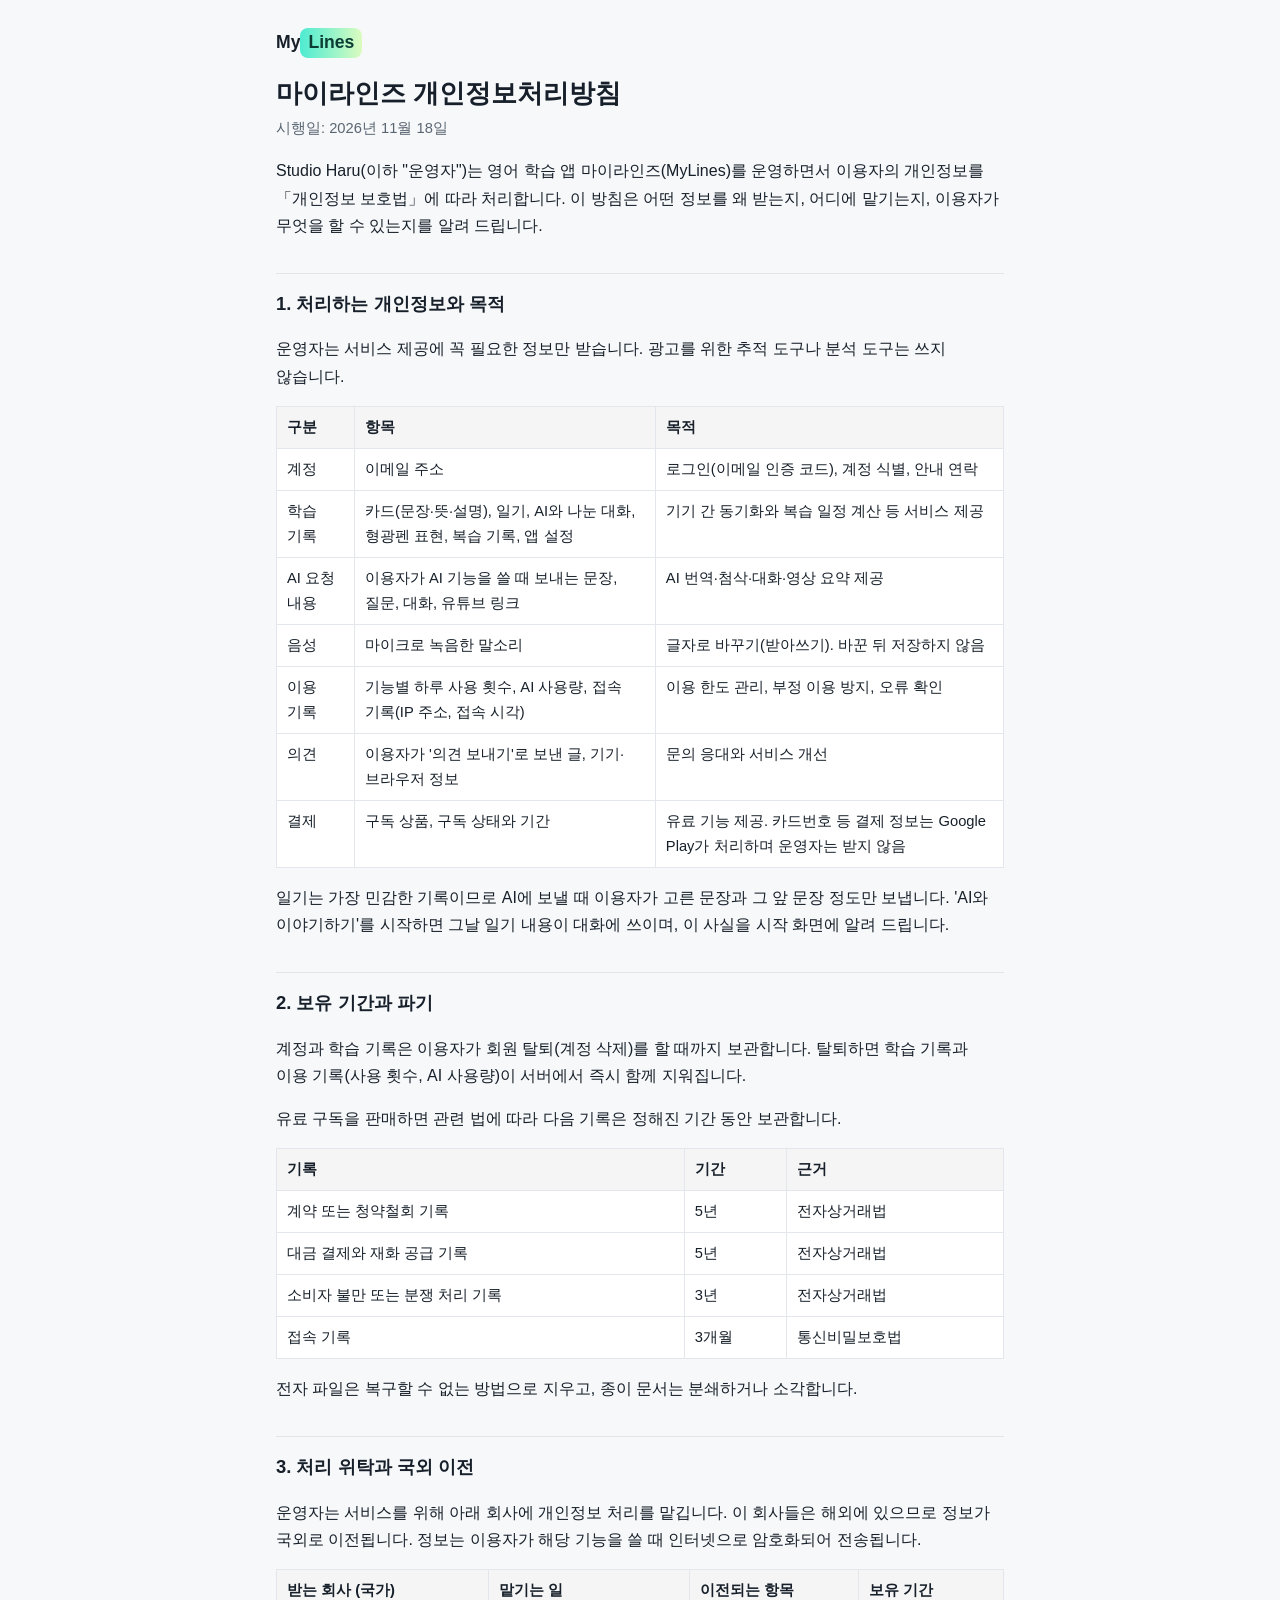
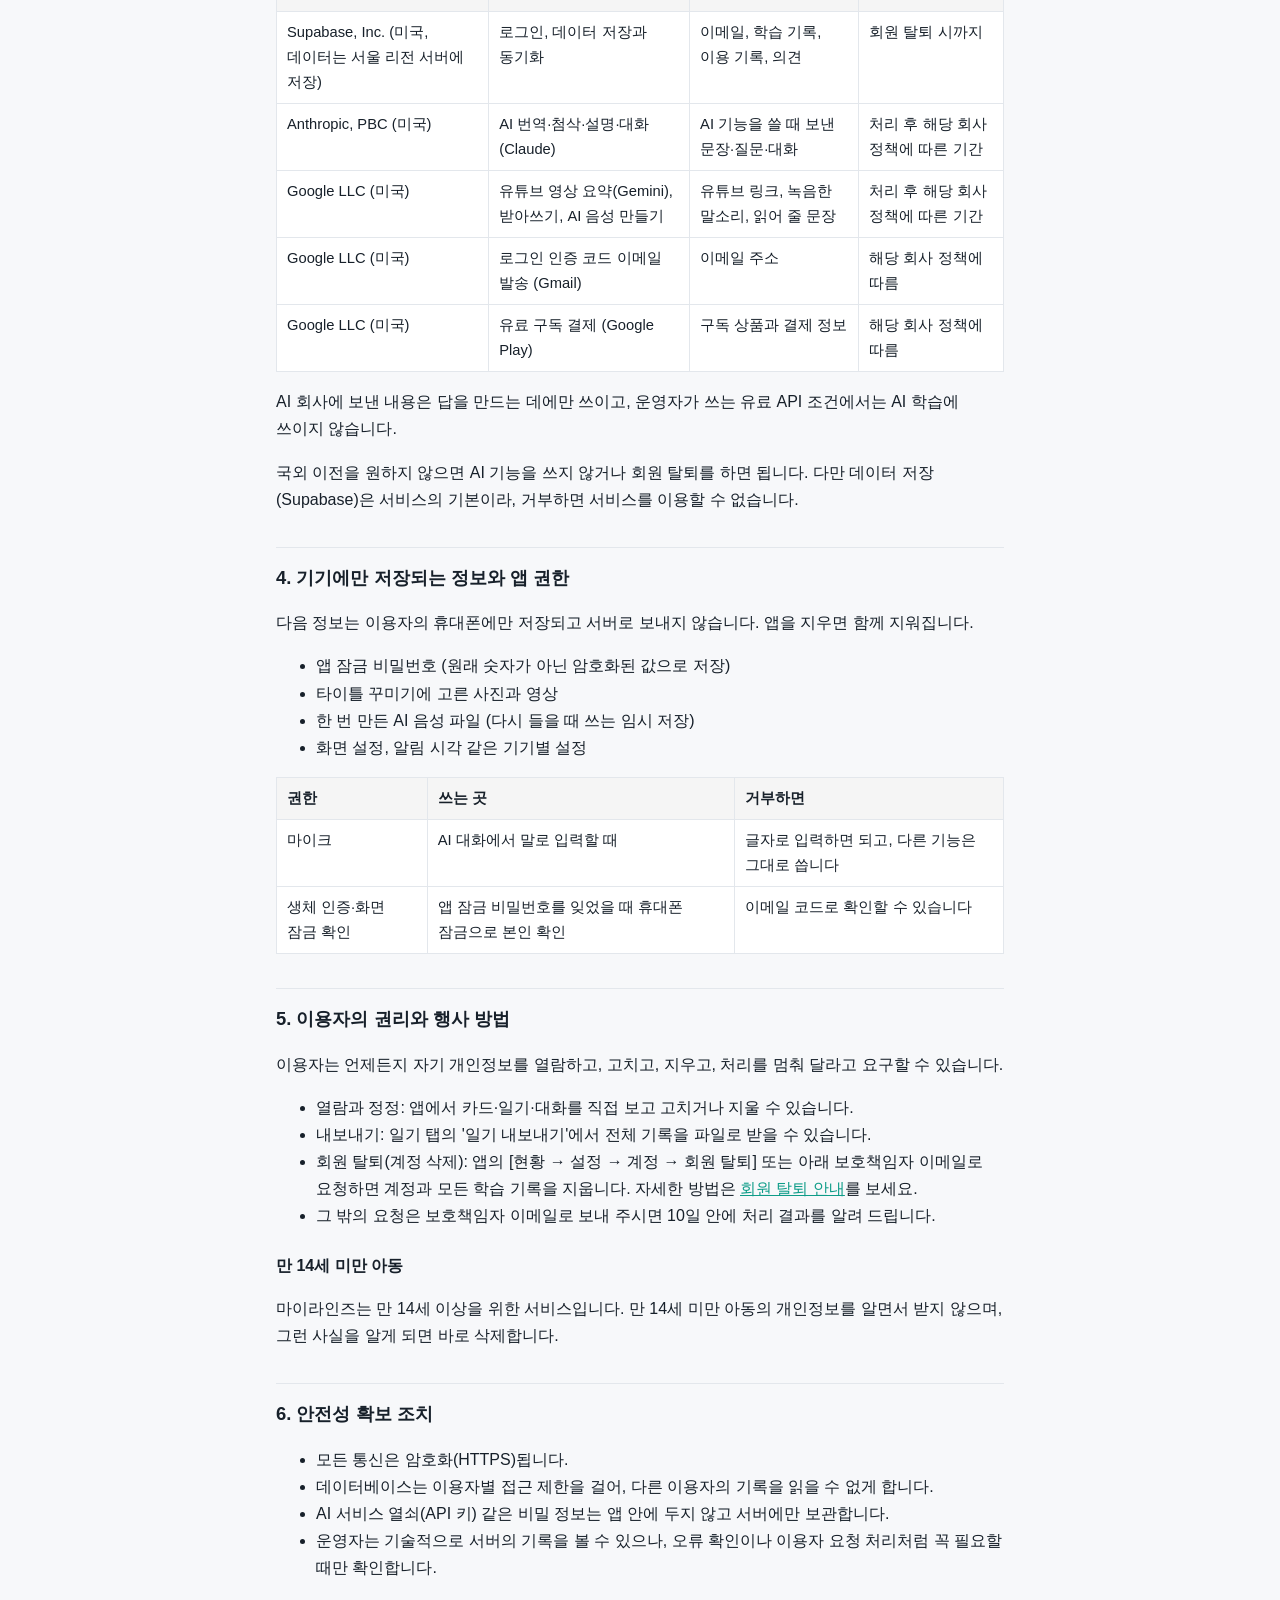
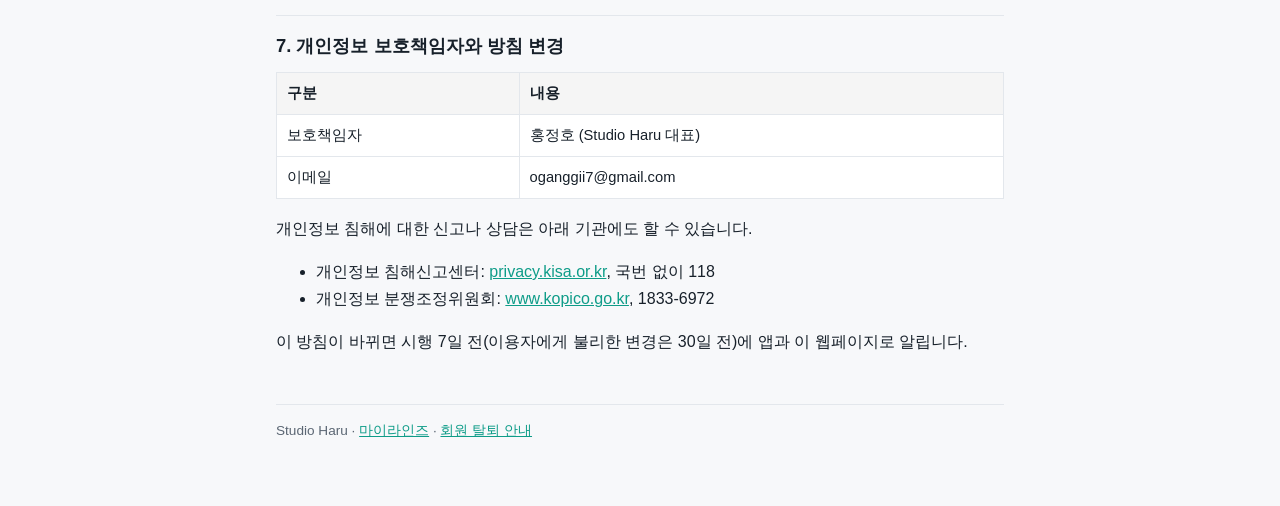
==== privacy.html @ e2151123 "마이라인즈 소개·개인정보처리방침·회원 탈퇴 안내 페이지 Co-Authored-By: Claude Opus 5.5 <noreply@anthropic.com> Claude-Sessio" ====
<!doctype html><html lang="ko"><head><meta charset="utf-8"><meta name="viewport" content="width=device-width,initial-scale=1">
<title>마이라인즈 개인정보처리방침</title><link rel="stylesheet" href="style.css"></head><body><main>
<header class="top"><a href="./">My<span class="badge">Lines</span></a></header>
<h1>마이라인즈 개인정보처리방침</h1>
<p class="sub">시행일: 2026년 11월 18일</p>

<p>Studio Haru(이하 "운영자")는 영어 학습 앱 마이라인즈(MyLines)를 운영하면서 이용자의 개인정보를 「개인정보 보호법」에 따라 처리합니다. 이 방침은 어떤 정보를 왜 받는지, 어디에 맡기는지, 이용자가 무엇을 할 수 있는지를 알려 드립니다.</p>

<h2>1. 처리하는 개인정보와 목적</h2>
<p>운영자는 서비스 제공에 꼭 필요한 정보만 받습니다. 광고를 위한 추적 도구나 분석 도구는 쓰지 않습니다.</p>
<div class="wrap"><table>
<tr><th>구분</th><th>항목</th><th>목적</th></tr>
<tr><td>계정</td><td>이메일 주소</td><td>로그인(이메일 인증 코드), 계정 식별, 안내 연락</td></tr>
<tr><td>학습 기록</td><td>카드(문장·뜻·설명), 일기, AI와 나눈 대화, 형광펜 표현, 복습 기록, 앱 설정</td><td>기기 간 동기화와 복습 일정 계산 등 서비스 제공</td></tr>
<tr><td>AI 요청 내용</td><td>이용자가 AI 기능을 쓸 때 보내는 문장, 질문, 대화, 유튜브 링크</td><td>AI 번역·첨삭·대화·영상 요약 제공</td></tr>
<tr><td>음성</td><td>마이크로 녹음한 말소리</td><td>글자로 바꾸기(받아쓰기). 바꾼 뒤 저장하지 않음</td></tr>
<tr><td>이용 기록</td><td>기능별 하루 사용 횟수, AI 사용량, 접속 기록(IP 주소, 접속 시각)</td><td>이용 한도 관리, 부정 이용 방지, 오류 확인</td></tr>
<tr><td>의견</td><td>이용자가 '의견 보내기'로 보낸 글, 기기·브라우저 정보</td><td>문의 응대와 서비스 개선</td></tr>
<tr><td>결제</td><td>구독 상품, 구독 상태와 기간</td><td>유료 기능 제공. 카드번호 등 결제 정보는 Google Play가 처리하며 운영자는 받지 않음</td></tr>
</table></div>
<p>일기는 가장 민감한 기록이므로 AI에 보낼 때 이용자가 고른 문장과 그 앞 문장 정도만 보냅니다. 'AI와 이야기하기'를 시작하면 그날 일기 내용이 대화에 쓰이며, 이 사실을 시작 화면에 알려 드립니다.</p>

<h2>2. 보유 기간과 파기</h2>
<p>계정과 학습 기록은 이용자가 회원 탈퇴(계정 삭제)를 할 때까지 보관합니다. 탈퇴하면 학습 기록과 이용 기록(사용 횟수, AI 사용량)이 서버에서 즉시 함께 지워집니다.</p>
<p>유료 구독을 판매하면 관련 법에 따라 다음 기록은 정해진 기간 동안 보관합니다.</p>
<div class="wrap"><table>
<tr><th>기록</th><th>기간</th><th>근거</th></tr>
<tr><td>계약 또는 청약철회 기록</td><td>5년</td><td>전자상거래법</td></tr>
<tr><td>대금 결제와 재화 공급 기록</td><td>5년</td><td>전자상거래법</td></tr>
<tr><td>소비자 불만 또는 분쟁 처리 기록</td><td>3년</td><td>전자상거래법</td></tr>
<tr><td>접속 기록</td><td>3개월</td><td>통신비밀보호법</td></tr>
</table></div>
<p>전자 파일은 복구할 수 없는 방법으로 지우고, 종이 문서는 분쇄하거나 소각합니다.</p>

<h2>3. 처리 위탁과 국외 이전</h2>
<p>운영자는 서비스를 위해 아래 회사에 개인정보 처리를 맡깁니다. 이 회사들은 해외에 있으므로 정보가 국외로 이전됩니다. 정보는 이용자가 해당 기능을 쓸 때 인터넷으로 암호화되어 전송됩니다.</p>
<div class="wrap"><table>
<tr><th>받는 회사 (국가)</th><th>맡기는 일</th><th>이전되는 항목</th><th>보유 기간</th></tr>
<tr><td>Supabase, Inc. (미국, 데이터는 서울 리전 서버에 저장)</td><td>로그인, 데이터 저장과 동기화</td><td>이메일, 학습 기록, 이용 기록, 의견</td><td>회원 탈퇴 시까지</td></tr>
<tr><td>Anthropic, PBC (미국)</td><td>AI 번역·첨삭·설명·대화 (Claude)</td><td>AI 기능을 쓸 때 보낸 문장·질문·대화</td><td>처리 후 해당 회사 정책에 따른 기간</td></tr>
<tr><td>Google LLC (미국)</td><td>유튜브 영상 요약(Gemini), 받아쓰기, AI 음성 만들기</td><td>유튜브 링크, 녹음한 말소리, 읽어 줄 문장</td><td>처리 후 해당 회사 정책에 따른 기간</td></tr>
<tr><td>Google LLC (미국)</td><td>로그인 인증 코드 이메일 발송 (Gmail)</td><td>이메일 주소</td><td>해당 회사 정책에 따름</td></tr>
<tr><td>Google LLC (미국)</td><td>유료 구독 결제 (Google Play)</td><td>구독 상품과 결제 정보</td><td>해당 회사 정책에 따름</td></tr>
</table></div>
<p>AI 회사에 보낸 내용은 답을 만드는 데에만 쓰이고, 운영자가 쓰는 유료 API 조건에서는 AI 학습에 쓰이지 않습니다.</p>
<p>국외 이전을 원하지 않으면 AI 기능을 쓰지 않거나 회원 탈퇴를 하면 됩니다. 다만 데이터 저장(Supabase)은 서비스의 기본이라, 거부하면 서비스를 이용할 수 없습니다.</p>

<h2>4. 기기에만 저장되는 정보와 앱 권한</h2>
<p>다음 정보는 이용자의 휴대폰에만 저장되고 서버로 보내지 않습니다. 앱을 지우면 함께 지워집니다.</p>
<ul>
<li>앱 잠금 비밀번호 (원래 숫자가 아닌 암호화된 값으로 저장)</li>
<li>타이틀 꾸미기에 고른 사진과 영상</li>
<li>한 번 만든 AI 음성 파일 (다시 들을 때 쓰는 임시 저장)</li>
<li>화면 설정, 알림 시각 같은 기기별 설정</li>
</ul>
<div class="wrap"><table>
<tr><th>권한</th><th>쓰는 곳</th><th>거부하면</th></tr>
<tr><td>마이크</td><td>AI 대화에서 말로 입력할 때</td><td>글자로 입력하면 되고, 다른 기능은 그대로 씁니다</td></tr>
<tr><td>생체 인증·화면 잠금 확인</td><td>앱 잠금 비밀번호를 잊었을 때 휴대폰 잠금으로 본인 확인</td><td>이메일 코드로 확인할 수 있습니다</td></tr>
</table></div>

<h2>5. 이용자의 권리와 행사 방법</h2>
<p>이용자는 언제든지 자기 개인정보를 열람하고, 고치고, 지우고, 처리를 멈춰 달라고 요구할 수 있습니다.</p>
<ul>
<li>열람과 정정: 앱에서 카드·일기·대화를 직접 보고 고치거나 지울 수 있습니다.</li>
<li>내보내기: 일기 탭의 '일기 내보내기'에서 전체 기록을 파일로 받을 수 있습니다.</li>
<li>회원 탈퇴(계정 삭제): 앱의 [현황 → 설정 → 계정 → 회원 탈퇴] 또는 아래 보호책임자 이메일로 요청하면 계정과 모든 학습 기록을 지웁니다. 자세한 방법은 <a href="delete.html">회원 탈퇴 안내</a>를 보세요.</li>
<li>그 밖의 요청은 보호책임자 이메일로 보내 주시면 10일 안에 처리 결과를 알려 드립니다.</li>
</ul>
<h3>만 14세 미만 아동</h3>
<p>마이라인즈는 만 14세 이상을 위한 서비스입니다. 만 14세 미만 아동의 개인정보를 알면서 받지 않으며, 그런 사실을 알게 되면 바로 삭제합니다.</p>

<h2>6. 안전성 확보 조치</h2>
<ul>
<li>모든 통신은 암호화(HTTPS)됩니다.</li>
<li>데이터베이스는 이용자별 접근 제한을 걸어, 다른 이용자의 기록을 읽을 수 없게 합니다.</li>
<li>AI 서비스 열쇠(API 키) 같은 비밀 정보는 앱 안에 두지 않고 서버에만 보관합니다.</li>
<li>운영자는 기술적으로 서버의 기록을 볼 수 있으나, 오류 확인이나 이용자 요청 처리처럼 꼭 필요할 때만 확인합니다.</li>
</ul>

<h2>7. 개인정보 보호책임자와 방침 변경</h2>
<div class="wrap"><table>
<tr><th>구분</th><th>내용</th></tr>
<tr><td>보호책임자</td><td>홍정호 (Studio Haru 대표)</td></tr>
<tr><td>이메일</td><td>oganggii7@gmail.com</td></tr>
</table></div>
<p>개인정보 침해에 대한 신고나 상담은 아래 기관에도 할 수 있습니다.</p>
<ul>
<li>개인정보 침해신고센터: <a href="https://privacy.kisa.or.kr">privacy.kisa.or.kr</a>, 국번 없이 118</li>
<li>개인정보 분쟁조정위원회: <a href="https://www.kopico.go.kr">www.kopico.go.kr</a>, 1833-6972</li>
</ul>
<p>이 방침이 바뀌면 시행 7일 전(이용자에게 불리한 변경은 30일 전)에 앱과 이 웹페이지로 알립니다.</p>

<footer>Studio Haru · <a href="./">마이라인즈</a> · <a href="delete.html">회원 탈퇴 안내</a></footer>
</main></body></html>
---- style.css ----
:root{--bg:#f7f8fa;--fg:#17202a;--muted:#5b6673;--card:#fff;--line:#e3e7ec;--acc:#0E9C88;--mint:linear-gradient(90deg,#4DEBD2,#92F3CA 50%,#DCFBBF);--ink:#0B3D35}
@media (prefers-color-scheme:dark){:root:not([data-theme="light"]){--bg:#0d1218;--fg:#e9eef3;--muted:#9fb0c4;--card:#141c26;--line:#24303e;--acc:#4DEBD2}}
:root[data-theme="dark"]{--bg:#0d1218;--fg:#e9eef3;--muted:#9fb0c4;--card:#141c26;--line:#24303e;--acc:#4DEBD2}
*{box-sizing:border-box}
body{margin:0;background:var(--bg);color:var(--fg);font:16px/1.7 -apple-system,BlinkMacSystemFont,"Apple SD Gothic Neo","Noto Sans KR","Malgun Gothic",sans-serif;word-break:keep-all}
main{max-width:760px;margin:0 auto;padding:28px 16px 64px}
header.top{display:flex;align-items:center;gap:10px;margin-bottom:8px}
header.top a{color:inherit;text-decoration:none;font-weight:800;font-size:1.1rem}
.badge{display:inline-block;background:var(--mint);color:var(--ink);font-weight:800;border-radius:8px;padding:0 8px}
h1{font-size:1.6rem;line-height:1.35;margin:18px 0 6px}
h2{font-size:1.15rem;margin:34px 0 8px;padding-top:14px;border-top:1px solid var(--line)}
h3{font-size:1rem;margin:22px 0 6px}
p,li{color:var(--fg)}
.sub{color:var(--muted);font-size:.92rem;margin:0}
.wrap{overflow-x:auto;margin:10px 0}
table{border-collapse:collapse;width:100%;min-width:520px;background:var(--card);font-size:.92rem}
th,td{border:1px solid var(--line);padding:8px 10px;text-align:left;vertical-align:top}
th{background:rgba(127,127,127,.08)}
.box{background:var(--card);border:1px solid var(--line);border-radius:14px;padding:16px 18px;margin:14px 0}
.btn{display:inline-block;background:var(--mint);color:var(--ink);font-weight:800;border-radius:12px;padding:12px 18px;text-decoration:none}
a{color:var(--acc)}
footer{margin-top:48px;color:var(--muted);font-size:.85rem;border-top:1px solid var(--line);padding-top:14px}
nav.links a{margin-right:14px}
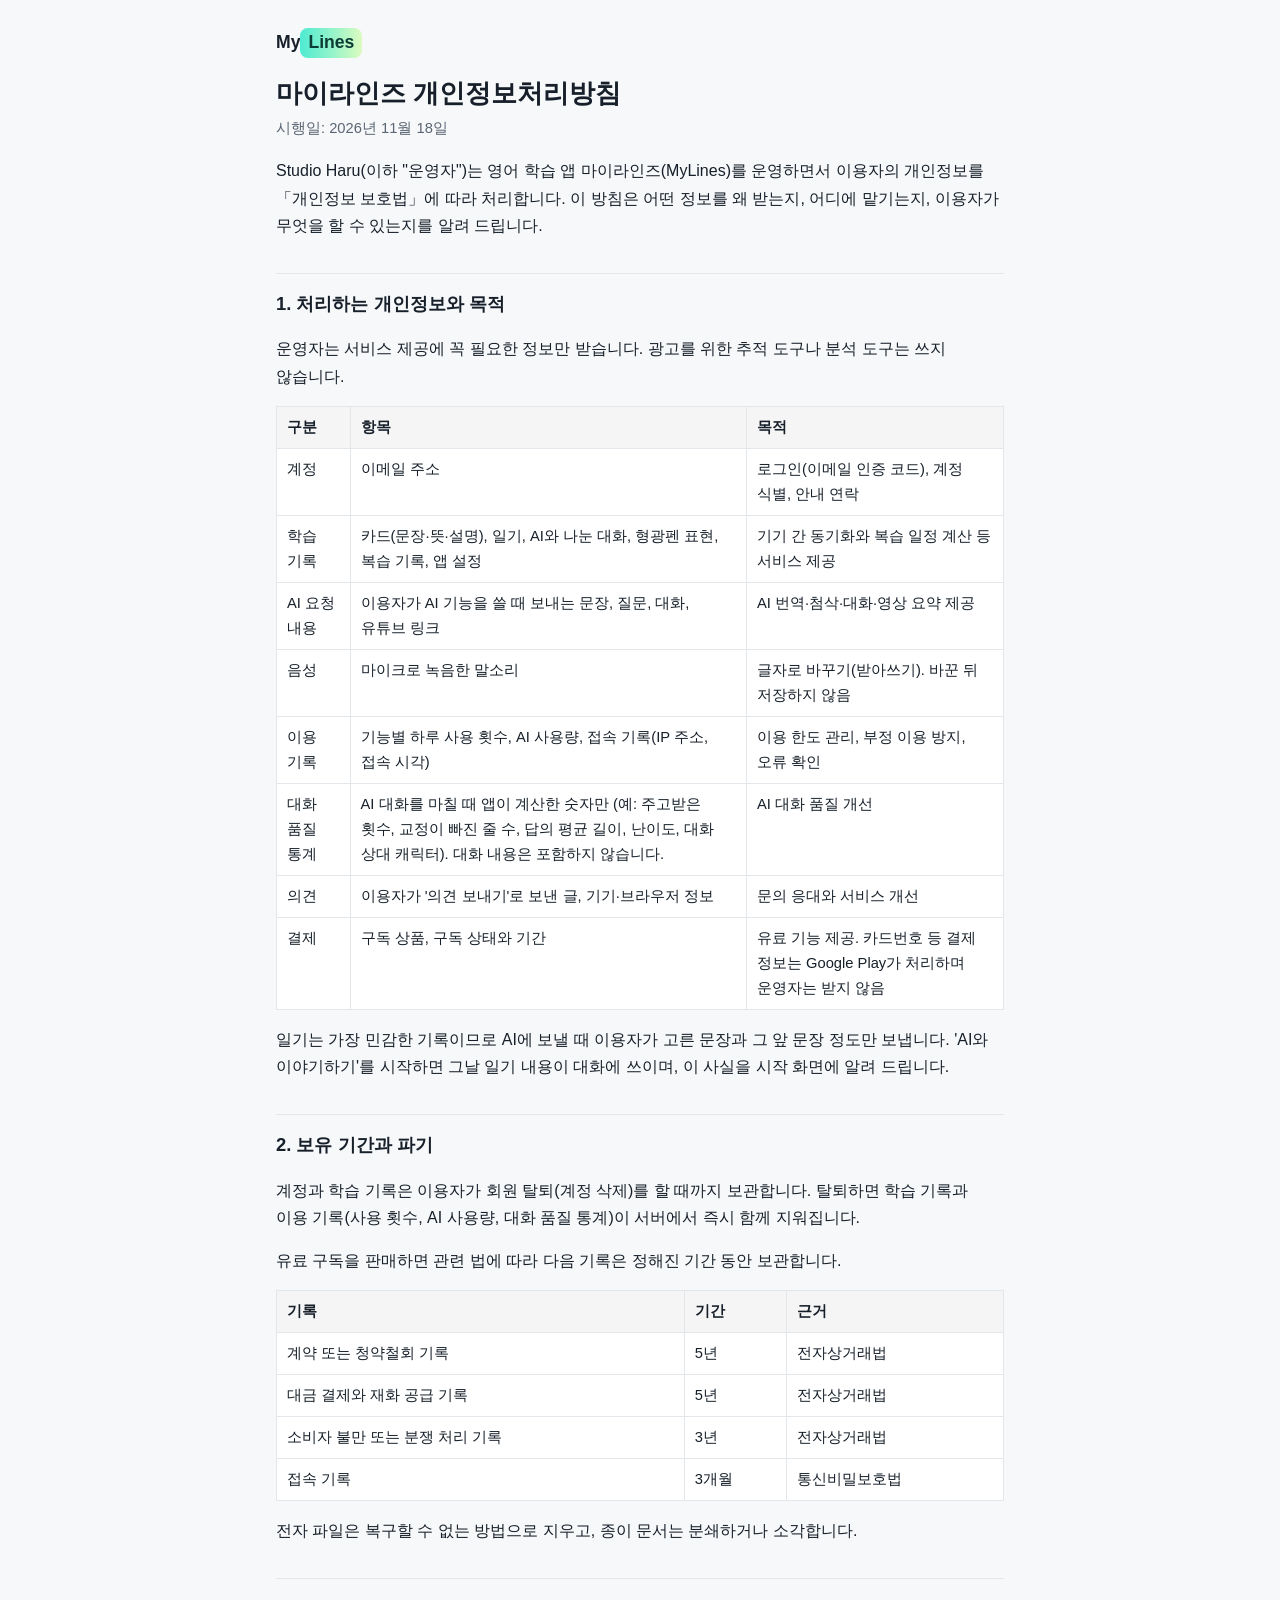
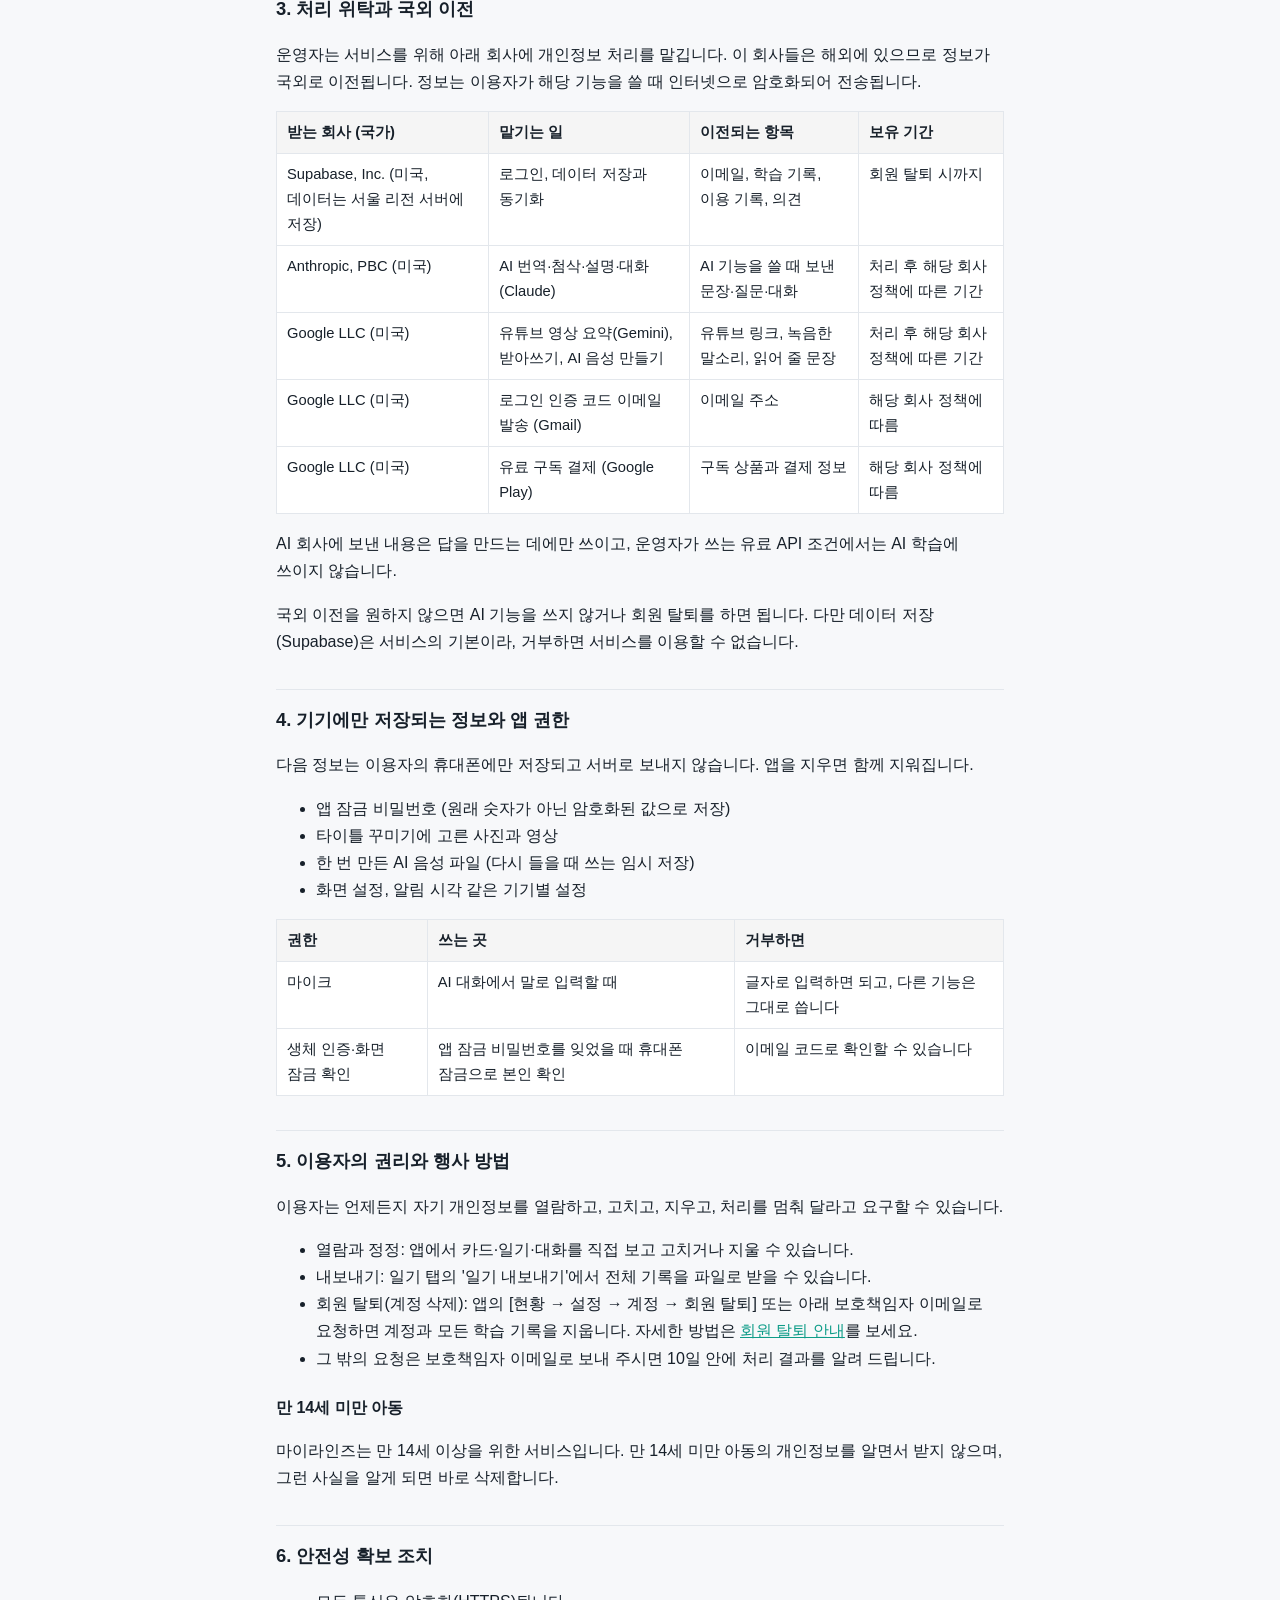
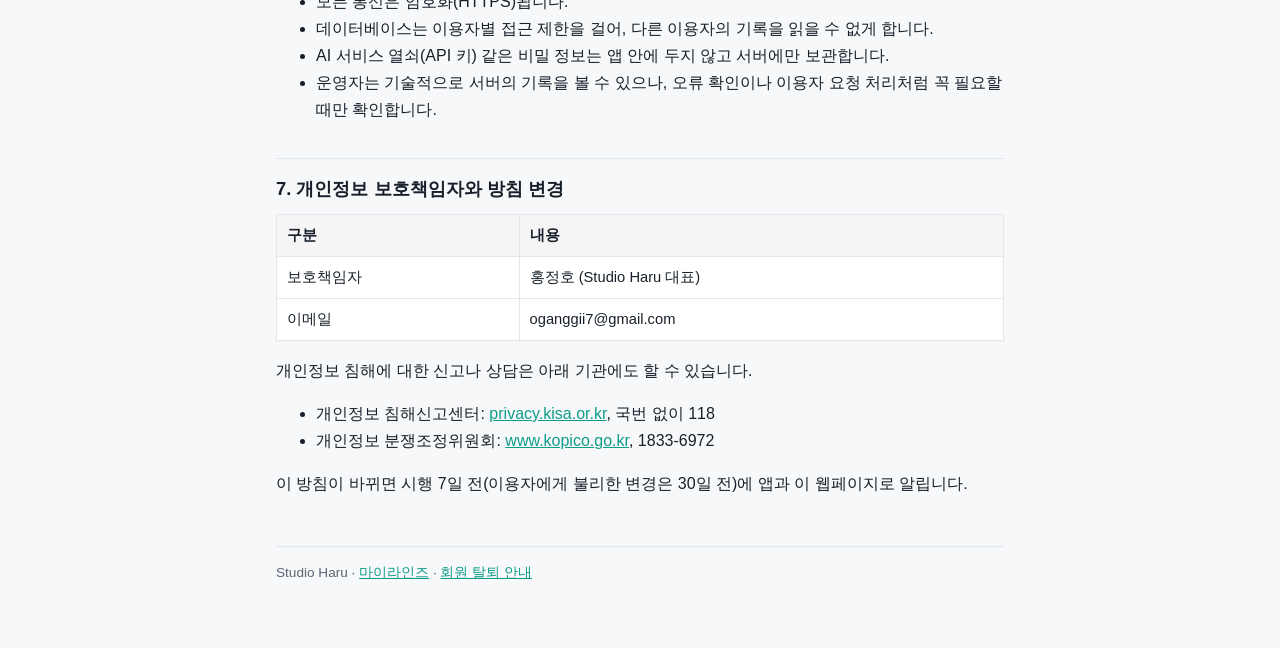
==== commit 07d4dac6: "Privacy: talk quality statistics (numbers only) Co-Authored-By: Claude Opus 5.5 <noreply@anthropic.c" ====
--- a/privacy.html
+++ b/privacy.html
@@ -15,13 +15,14 @@
 <tr><td>AI 요청 내용</td><td>이용자가 AI 기능을 쓸 때 보내는 문장, 질문, 대화, 유튜브 링크</td><td>AI 번역·첨삭·대화·영상 요약 제공</td></tr>
 <tr><td>음성</td><td>마이크로 녹음한 말소리</td><td>글자로 바꾸기(받아쓰기). 바꾼 뒤 저장하지 않음</td></tr>
 <tr><td>이용 기록</td><td>기능별 하루 사용 횟수, AI 사용량, 접속 기록(IP 주소, 접속 시각)</td><td>이용 한도 관리, 부정 이용 방지, 오류 확인</td></tr>
+<tr><td>대화 품질 통계</td><td>AI 대화를 마칠 때 앱이 계산한 숫자만 (예: 주고받은 횟수, 교정이 빠진 줄 수, 답의 평균 길이, 난이도, 대화 상대 캐릭터). 대화 내용은 포함하지 않습니다.</td><td>AI 대화 품질 개선</td></tr>
 <tr><td>의견</td><td>이용자가 '의견 보내기'로 보낸 글, 기기·브라우저 정보</td><td>문의 응대와 서비스 개선</td></tr>
 <tr><td>결제</td><td>구독 상품, 구독 상태와 기간</td><td>유료 기능 제공. 카드번호 등 결제 정보는 Google Play가 처리하며 운영자는 받지 않음</td></tr>
 </table></div>
 <p>일기는 가장 민감한 기록이므로 AI에 보낼 때 이용자가 고른 문장과 그 앞 문장 정도만 보냅니다. 'AI와 이야기하기'를 시작하면 그날 일기 내용이 대화에 쓰이며, 이 사실을 시작 화면에 알려 드립니다.</p>
 
 <h2>2. 보유 기간과 파기</h2>
-<p>계정과 학습 기록은 이용자가 회원 탈퇴(계정 삭제)를 할 때까지 보관합니다. 탈퇴하면 학습 기록과 이용 기록(사용 횟수, AI 사용량)이 서버에서 즉시 함께 지워집니다.</p>
+<p>계정과 학습 기록은 이용자가 회원 탈퇴(계정 삭제)를 할 때까지 보관합니다. 탈퇴하면 학습 기록과 이용 기록(사용 횟수, AI 사용량, 대화 품질 통계)이 서버에서 즉시 함께 지워집니다.</p>
 <p>유료 구독을 판매하면 관련 법에 따라 다음 기록은 정해진 기간 동안 보관합니다.</p>
 <div class="wrap"><table>
 <tr><th>기록</th><th>기간</th><th>근거</th></tr>
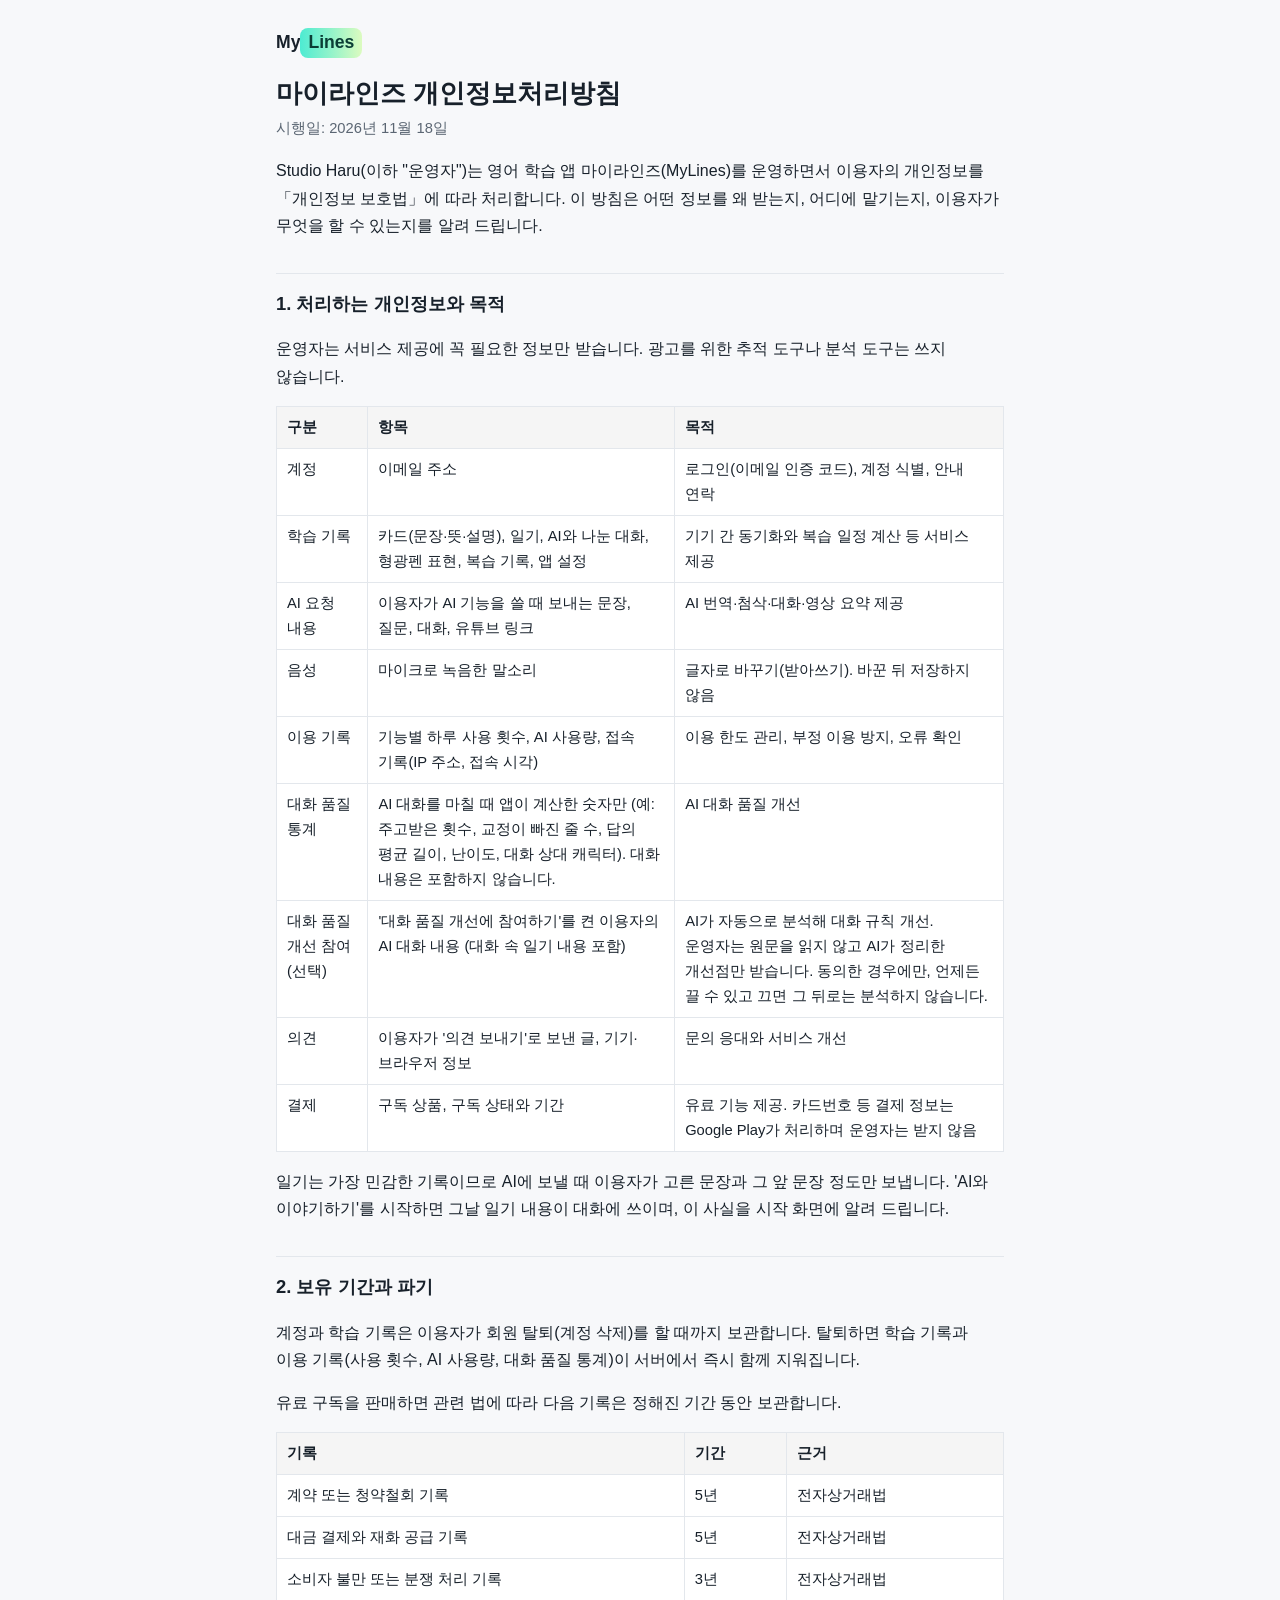
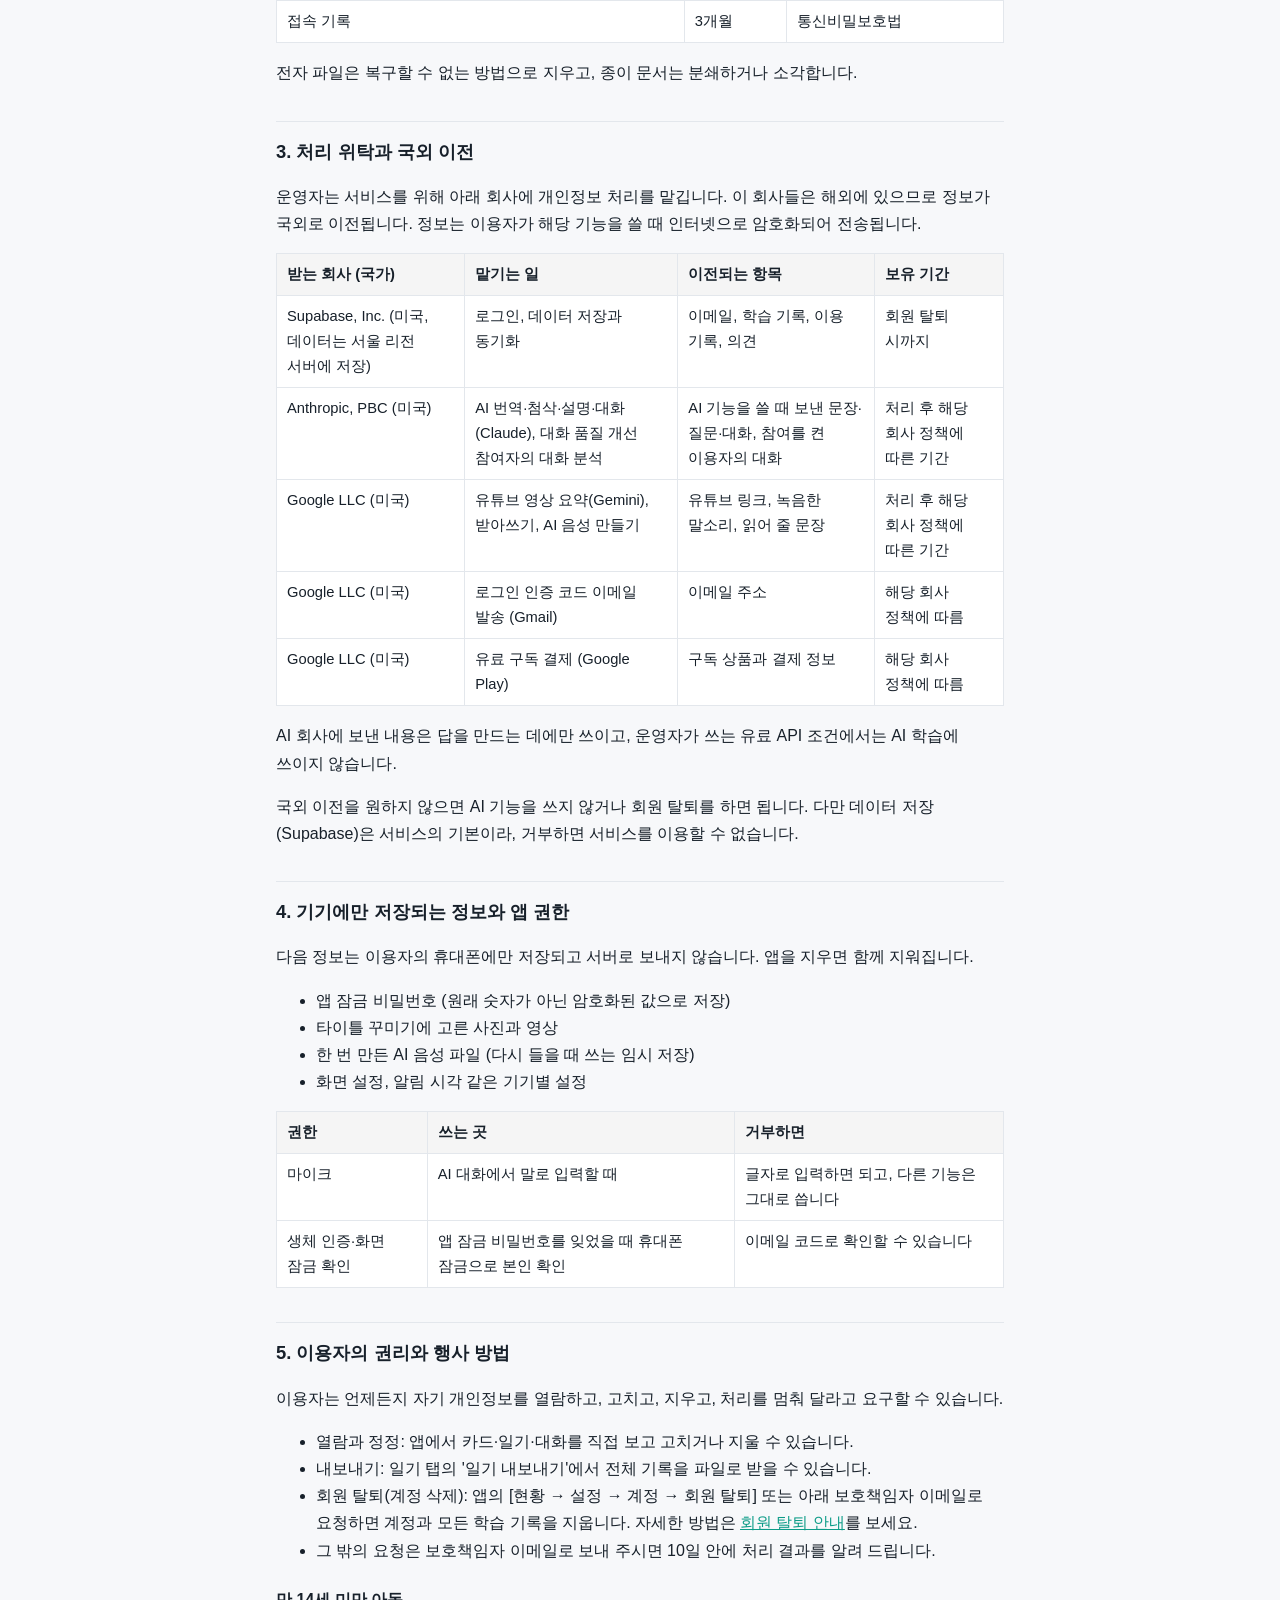
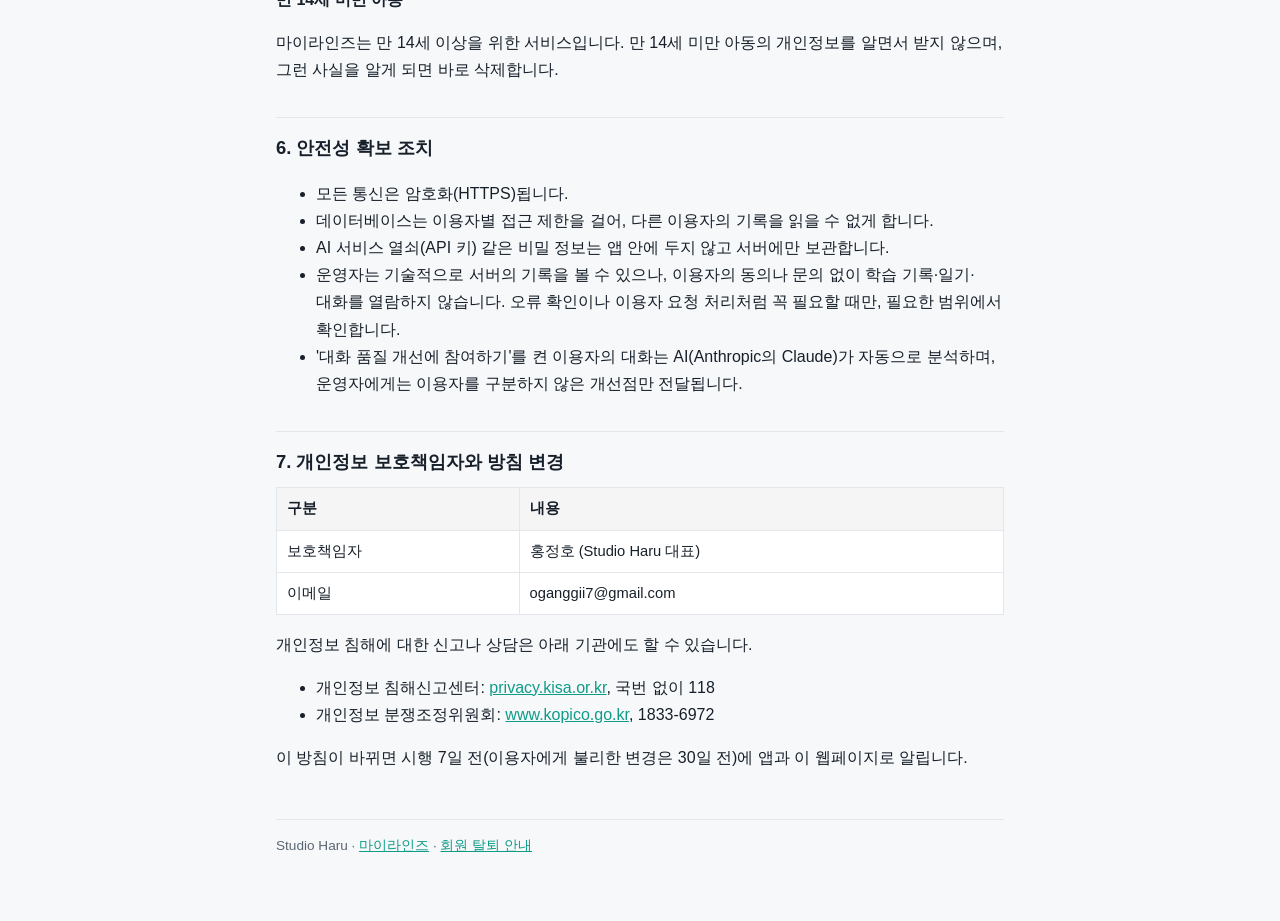
==== commit 0b5d1bae: "Privacy: opt-in talk quality program, operator access principle Co-Authored-By: Claude Opus 5.5 <nor" ====
--- a/privacy.html
+++ b/privacy.html
@@ -16,6 +16,7 @@
 <tr><td>음성</td><td>마이크로 녹음한 말소리</td><td>글자로 바꾸기(받아쓰기). 바꾼 뒤 저장하지 않음</td></tr>
 <tr><td>이용 기록</td><td>기능별 하루 사용 횟수, AI 사용량, 접속 기록(IP 주소, 접속 시각)</td><td>이용 한도 관리, 부정 이용 방지, 오류 확인</td></tr>
 <tr><td>대화 품질 통계</td><td>AI 대화를 마칠 때 앱이 계산한 숫자만 (예: 주고받은 횟수, 교정이 빠진 줄 수, 답의 평균 길이, 난이도, 대화 상대 캐릭터). 대화 내용은 포함하지 않습니다.</td><td>AI 대화 품질 개선</td></tr>
+<tr><td>대화 품질 개선 참여 (선택)</td><td>'대화 품질 개선에 참여하기'를 켠 이용자의 AI 대화 내용 (대화 속 일기 내용 포함)</td><td>AI가 자동으로 분석해 대화 규칙 개선. 운영자는 원문을 읽지 않고 AI가 정리한 개선점만 받습니다. 동의한 경우에만, 언제든 끌 수 있고 끄면 그 뒤로는 분석하지 않습니다.</td></tr>
 <tr><td>의견</td><td>이용자가 '의견 보내기'로 보낸 글, 기기·브라우저 정보</td><td>문의 응대와 서비스 개선</td></tr>
 <tr><td>결제</td><td>구독 상품, 구독 상태와 기간</td><td>유료 기능 제공. 카드번호 등 결제 정보는 Google Play가 처리하며 운영자는 받지 않음</td></tr>
 </table></div>
@@ -38,7 +39,7 @@
 <div class="wrap"><table>
 <tr><th>받는 회사 (국가)</th><th>맡기는 일</th><th>이전되는 항목</th><th>보유 기간</th></tr>
 <tr><td>Supabase, Inc. (미국, 데이터는 서울 리전 서버에 저장)</td><td>로그인, 데이터 저장과 동기화</td><td>이메일, 학습 기록, 이용 기록, 의견</td><td>회원 탈퇴 시까지</td></tr>
-<tr><td>Anthropic, PBC (미국)</td><td>AI 번역·첨삭·설명·대화 (Claude)</td><td>AI 기능을 쓸 때 보낸 문장·질문·대화</td><td>처리 후 해당 회사 정책에 따른 기간</td></tr>
+<tr><td>Anthropic, PBC (미국)</td><td>AI 번역·첨삭·설명·대화 (Claude), 대화 품질 개선 참여자의 대화 분석</td><td>AI 기능을 쓸 때 보낸 문장·질문·대화, 참여를 켠 이용자의 대화</td><td>처리 후 해당 회사 정책에 따른 기간</td></tr>
 <tr><td>Google LLC (미국)</td><td>유튜브 영상 요약(Gemini), 받아쓰기, AI 음성 만들기</td><td>유튜브 링크, 녹음한 말소리, 읽어 줄 문장</td><td>처리 후 해당 회사 정책에 따른 기간</td></tr>
 <tr><td>Google LLC (미국)</td><td>로그인 인증 코드 이메일 발송 (Gmail)</td><td>이메일 주소</td><td>해당 회사 정책에 따름</td></tr>
 <tr><td>Google LLC (미국)</td><td>유료 구독 결제 (Google Play)</td><td>구독 상품과 결제 정보</td><td>해당 회사 정책에 따름</td></tr>
@@ -76,7 +77,8 @@
 <li>모든 통신은 암호화(HTTPS)됩니다.</li>
 <li>데이터베이스는 이용자별 접근 제한을 걸어, 다른 이용자의 기록을 읽을 수 없게 합니다.</li>
 <li>AI 서비스 열쇠(API 키) 같은 비밀 정보는 앱 안에 두지 않고 서버에만 보관합니다.</li>
-<li>운영자는 기술적으로 서버의 기록을 볼 수 있으나, 오류 확인이나 이용자 요청 처리처럼 꼭 필요할 때만 확인합니다.</li>
+<li>운영자는 기술적으로 서버의 기록을 볼 수 있으나, 이용자의 동의나 문의 없이 학습 기록·일기·대화를 열람하지 않습니다. 오류 확인이나 이용자 요청 처리처럼 꼭 필요할 때만, 필요한 범위에서 확인합니다.</li>
+<li>'대화 품질 개선에 참여하기'를 켠 이용자의 대화는 AI(Anthropic의 Claude)가 자동으로 분석하며, 운영자에게는 이용자를 구분하지 않은 개선점만 전달됩니다.</li>
 </ul>
 
 <h2>7. 개인정보 보호책임자와 방침 변경</h2>
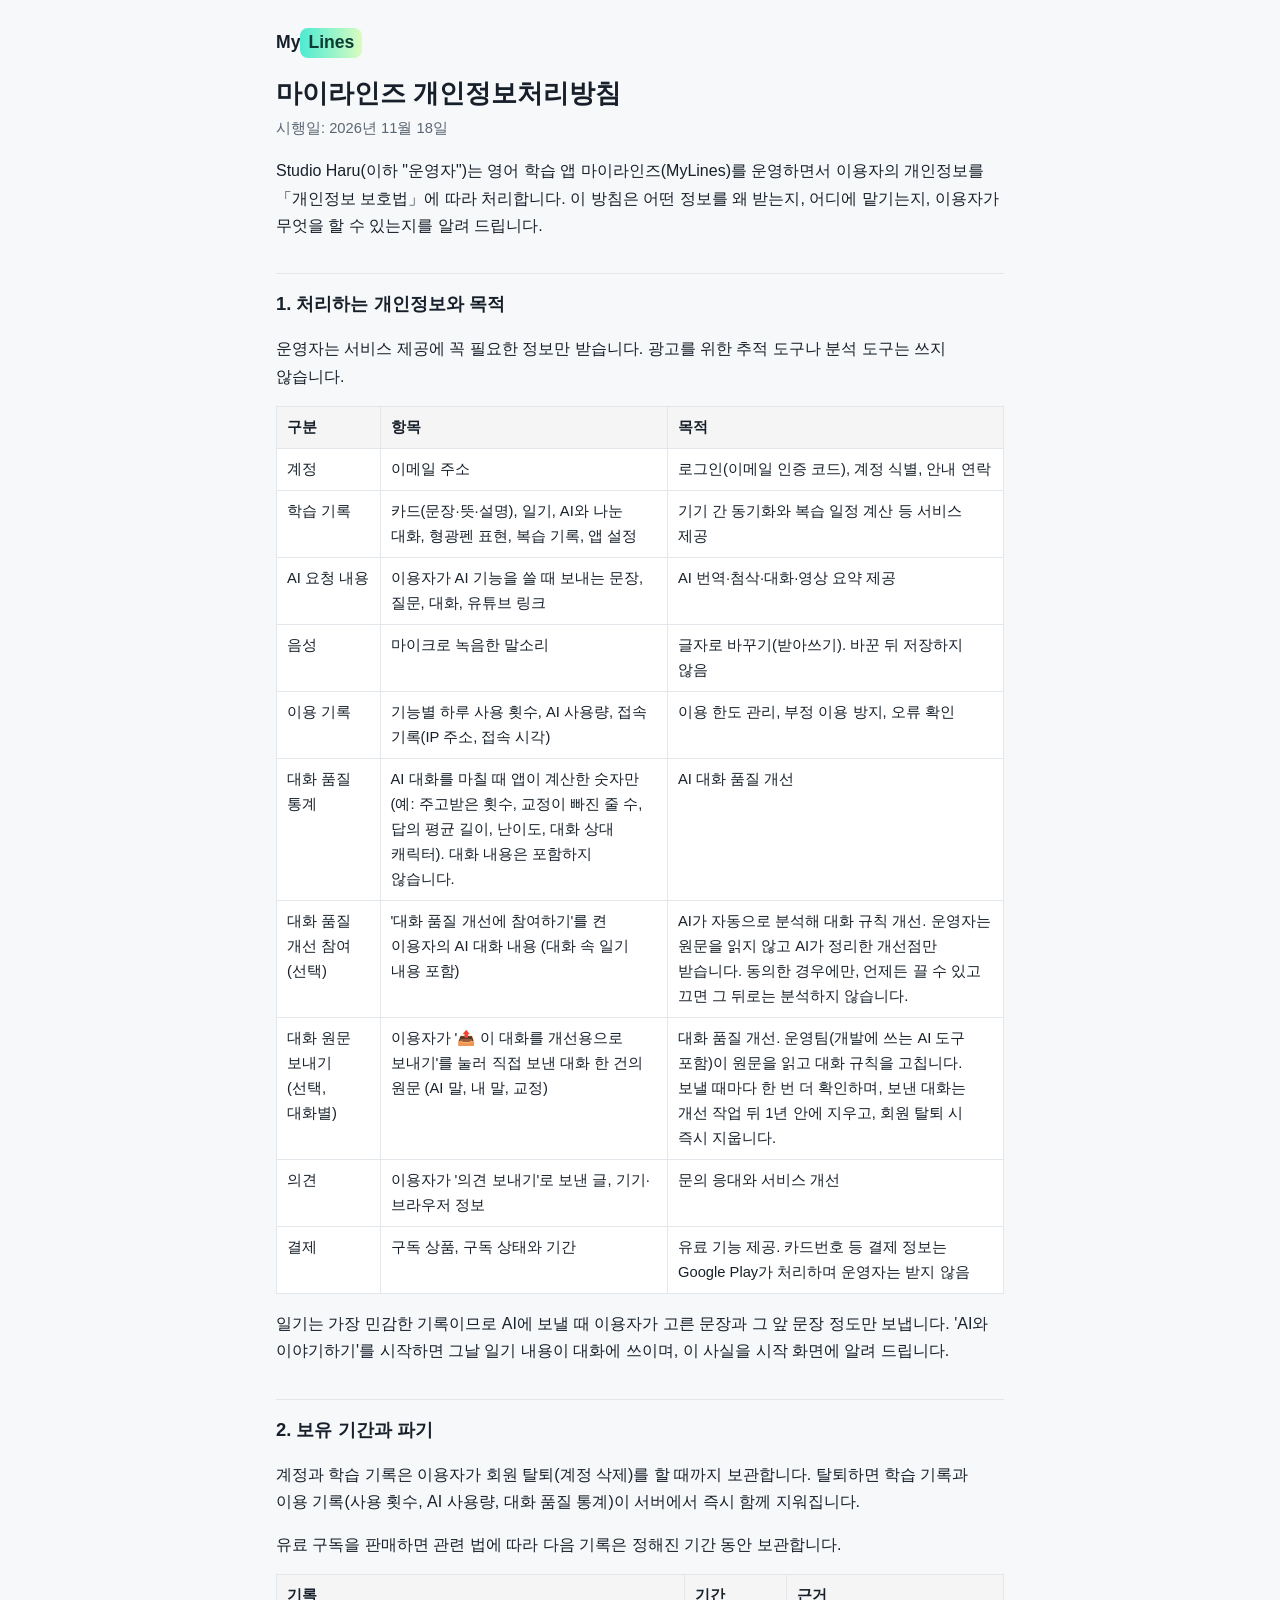
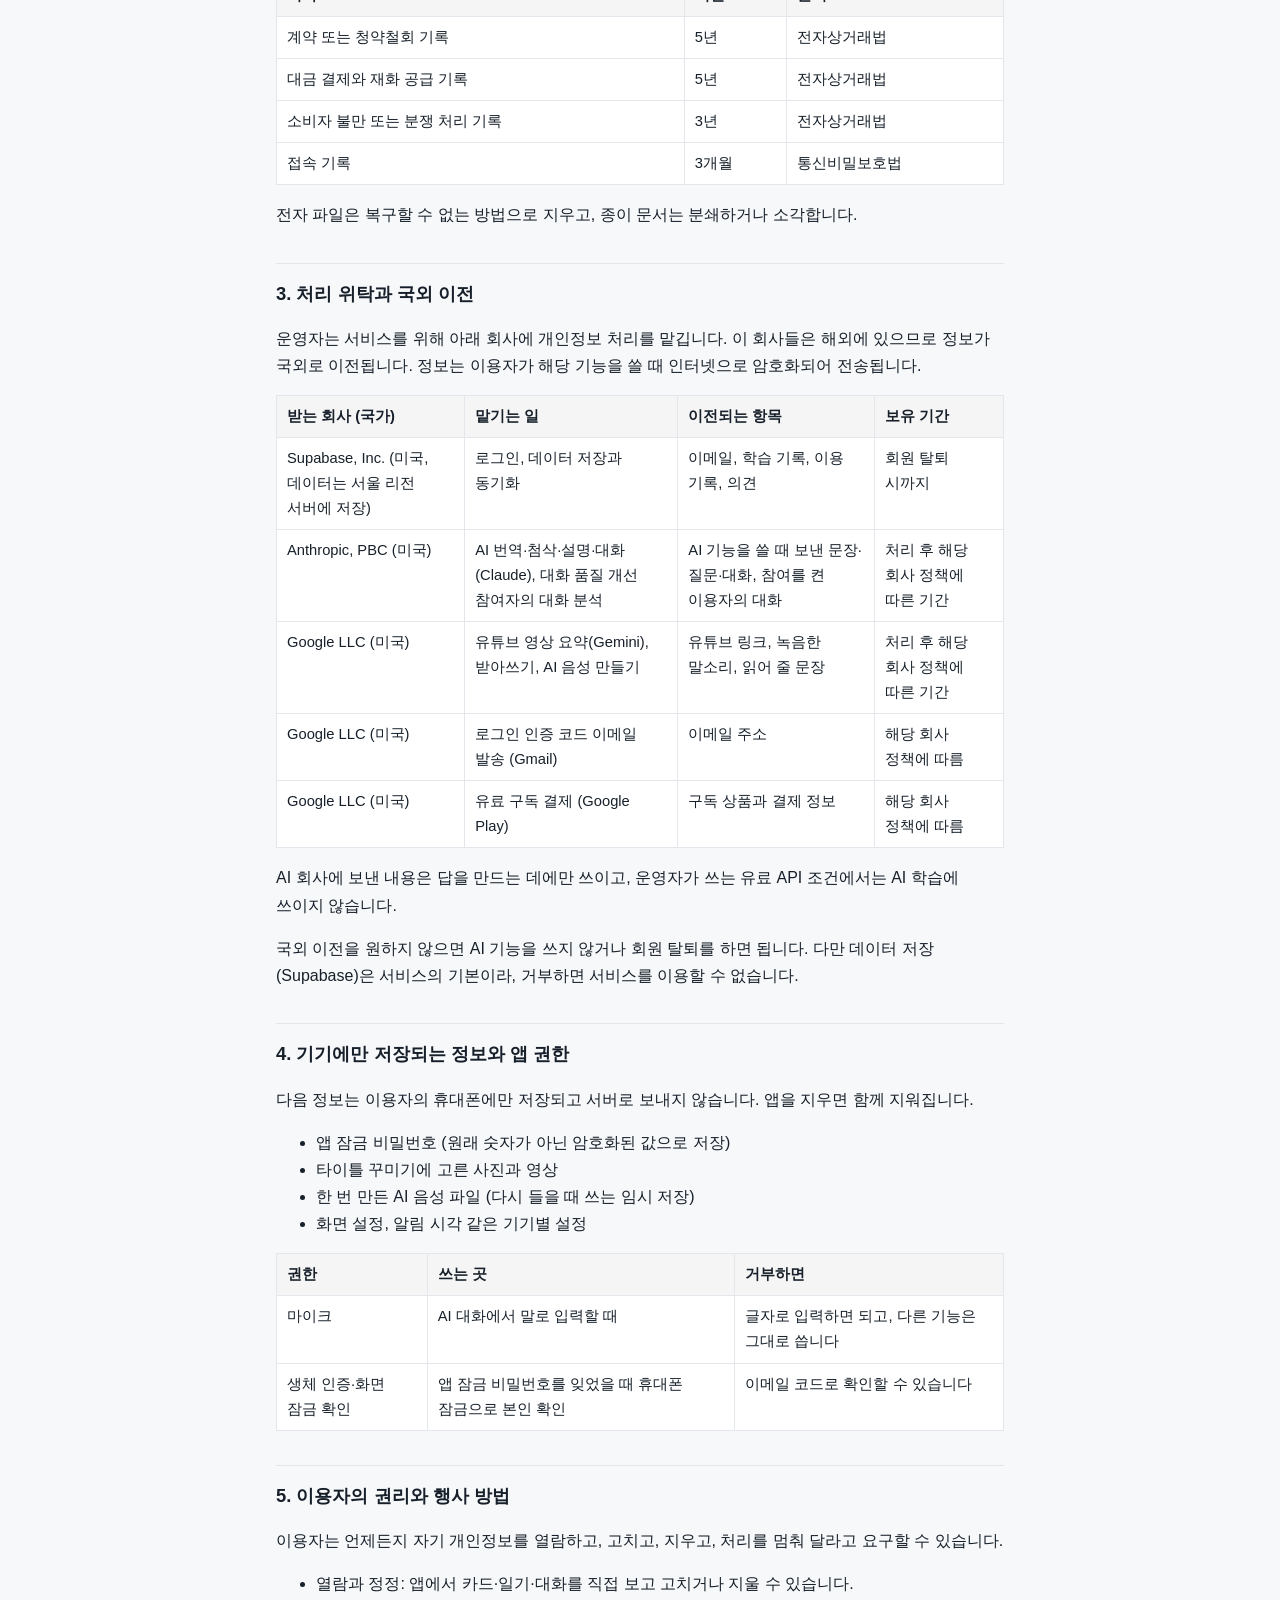
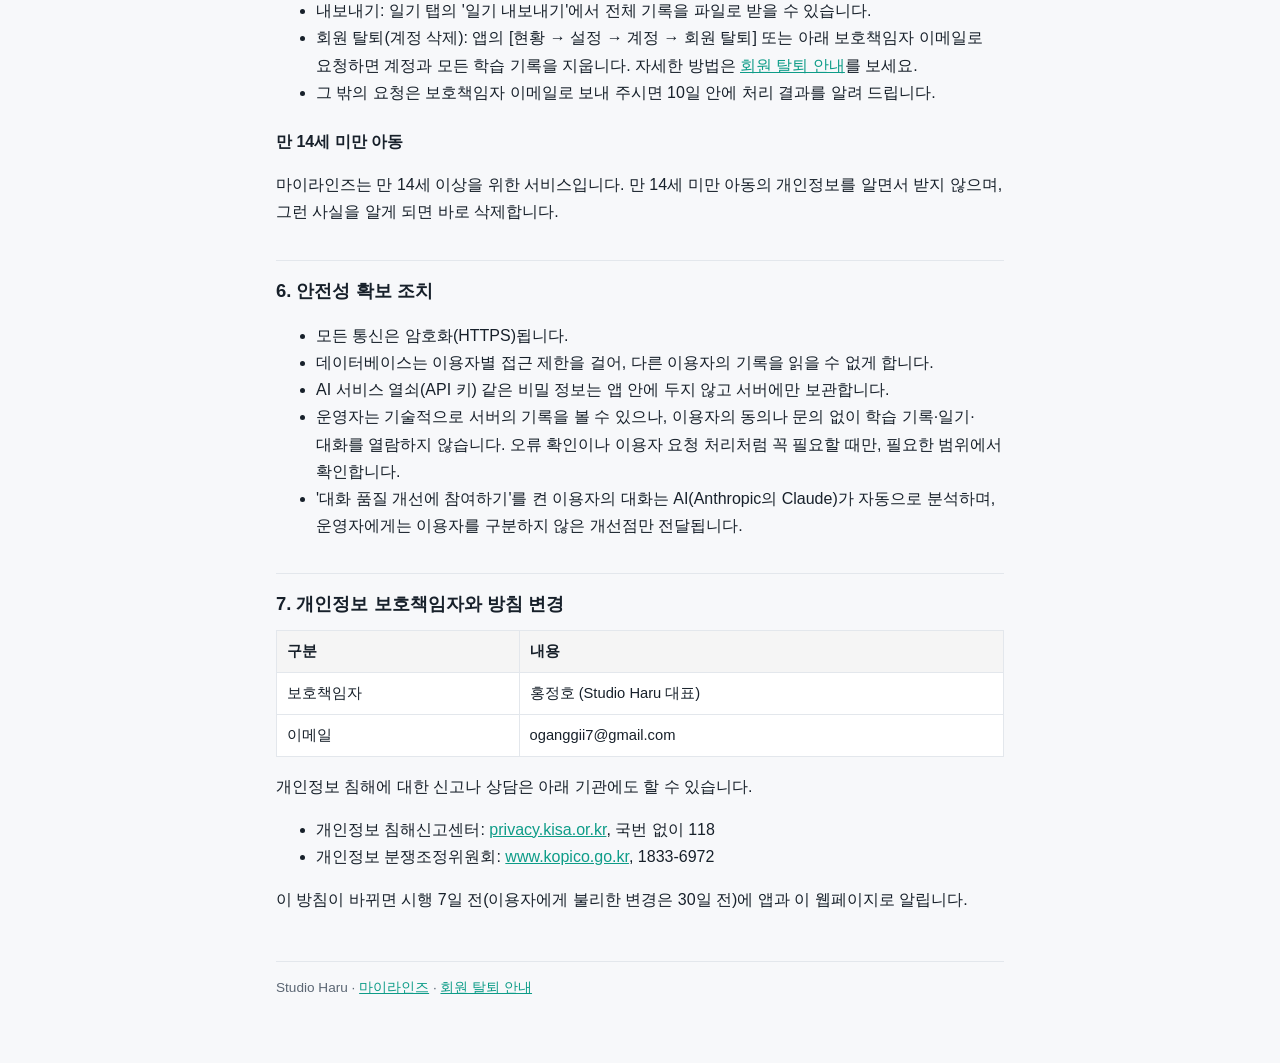
==== commit fdc3e28c: "privacy: per-talk share to the team (optional)" ====
--- a/privacy.html
+++ b/privacy.html
@@ -17,6 +17,7 @@
 <tr><td>이용 기록</td><td>기능별 하루 사용 횟수, AI 사용량, 접속 기록(IP 주소, 접속 시각)</td><td>이용 한도 관리, 부정 이용 방지, 오류 확인</td></tr>
 <tr><td>대화 품질 통계</td><td>AI 대화를 마칠 때 앱이 계산한 숫자만 (예: 주고받은 횟수, 교정이 빠진 줄 수, 답의 평균 길이, 난이도, 대화 상대 캐릭터). 대화 내용은 포함하지 않습니다.</td><td>AI 대화 품질 개선</td></tr>
 <tr><td>대화 품질 개선 참여 (선택)</td><td>'대화 품질 개선에 참여하기'를 켠 이용자의 AI 대화 내용 (대화 속 일기 내용 포함)</td><td>AI가 자동으로 분석해 대화 규칙 개선. 운영자는 원문을 읽지 않고 AI가 정리한 개선점만 받습니다. 동의한 경우에만, 언제든 끌 수 있고 끄면 그 뒤로는 분석하지 않습니다.</td></tr>
+<tr><td>대화 원문 보내기 (선택, 대화별)</td><td>이용자가 '📤 이 대화를 개선용으로 보내기'를 눌러 직접 보낸 대화 한 건의 원문 (AI 말, 내 말, 교정)</td><td>대화 품질 개선. 운영팀(개발에 쓰는 AI 도구 포함)이 원문을 읽고 대화 규칙을 고칩니다. 보낼 때마다 한 번 더 확인하며, 보낸 대화는 개선 작업 뒤 1년 안에 지우고, 회원 탈퇴 시 즉시 지웁니다.</td></tr>
 <tr><td>의견</td><td>이용자가 '의견 보내기'로 보낸 글, 기기·브라우저 정보</td><td>문의 응대와 서비스 개선</td></tr>
 <tr><td>결제</td><td>구독 상품, 구독 상태와 기간</td><td>유료 기능 제공. 카드번호 등 결제 정보는 Google Play가 처리하며 운영자는 받지 않음</td></tr>
 </table></div>
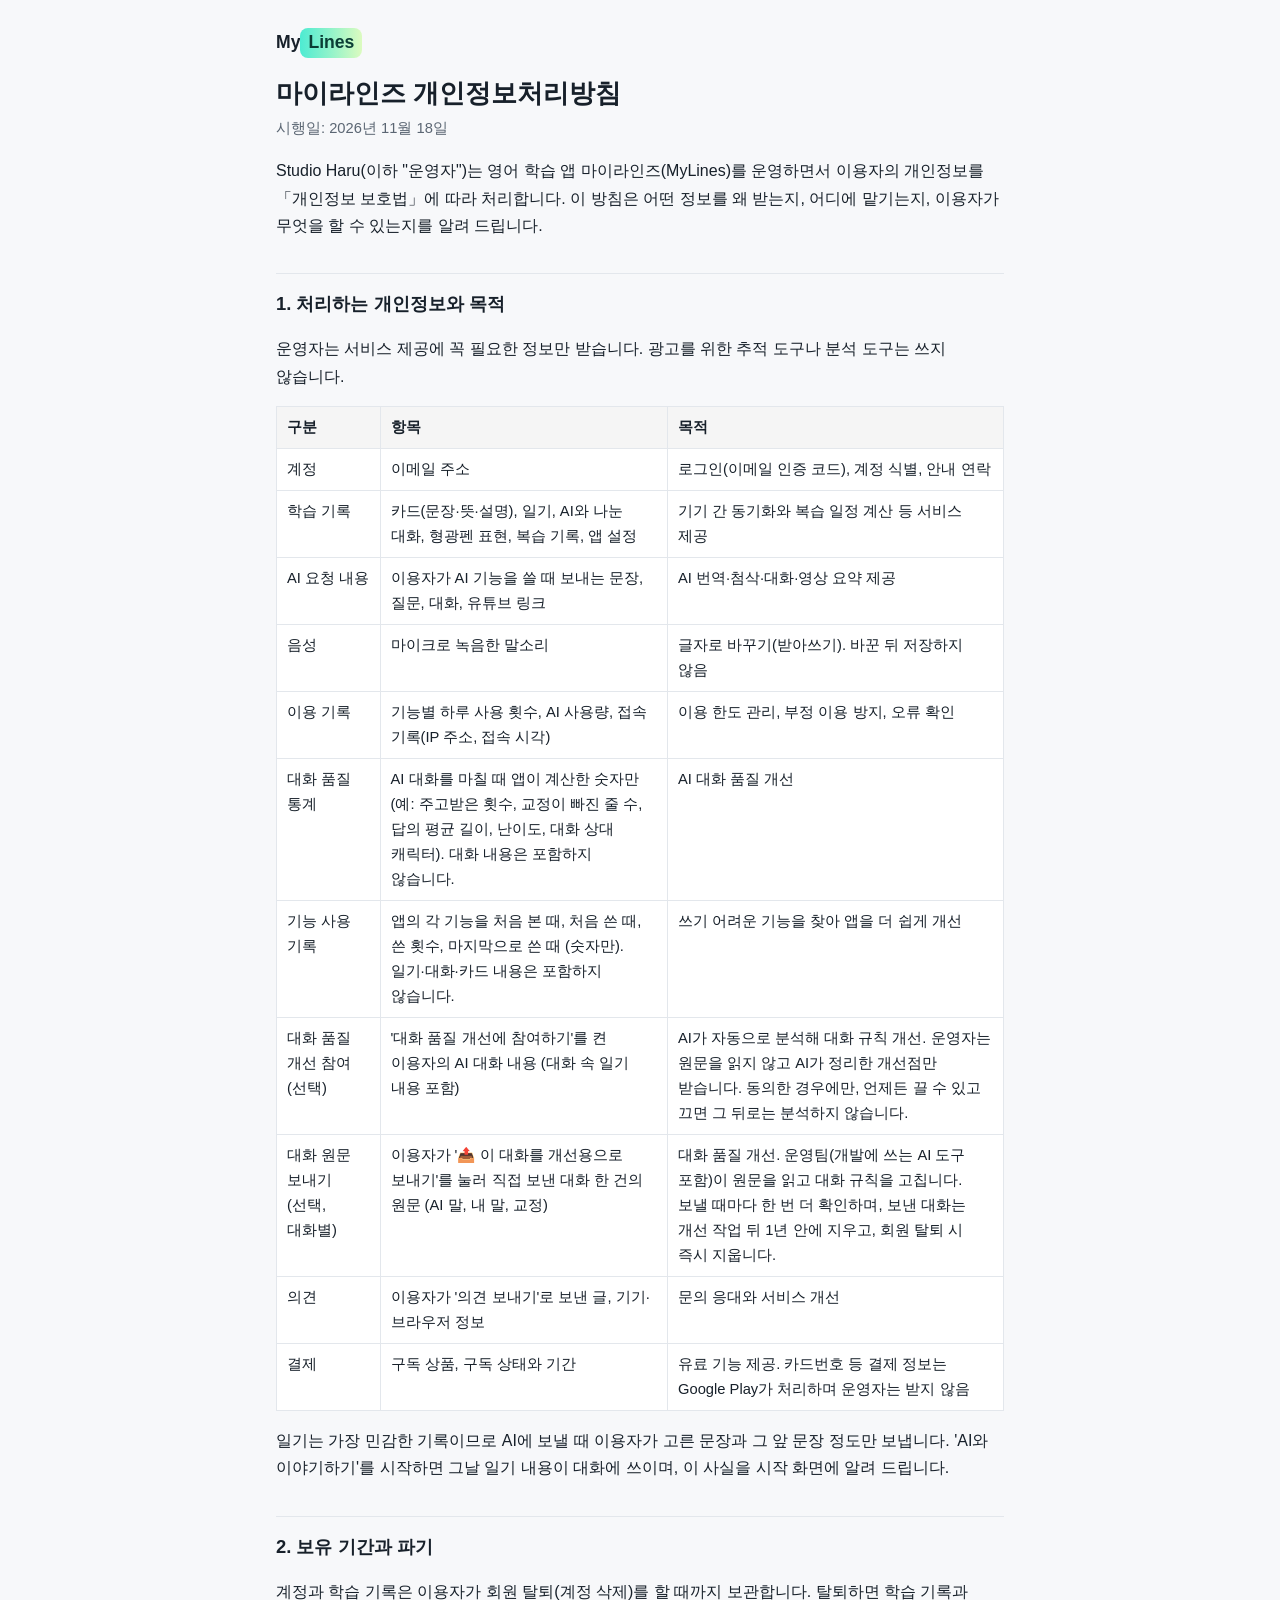
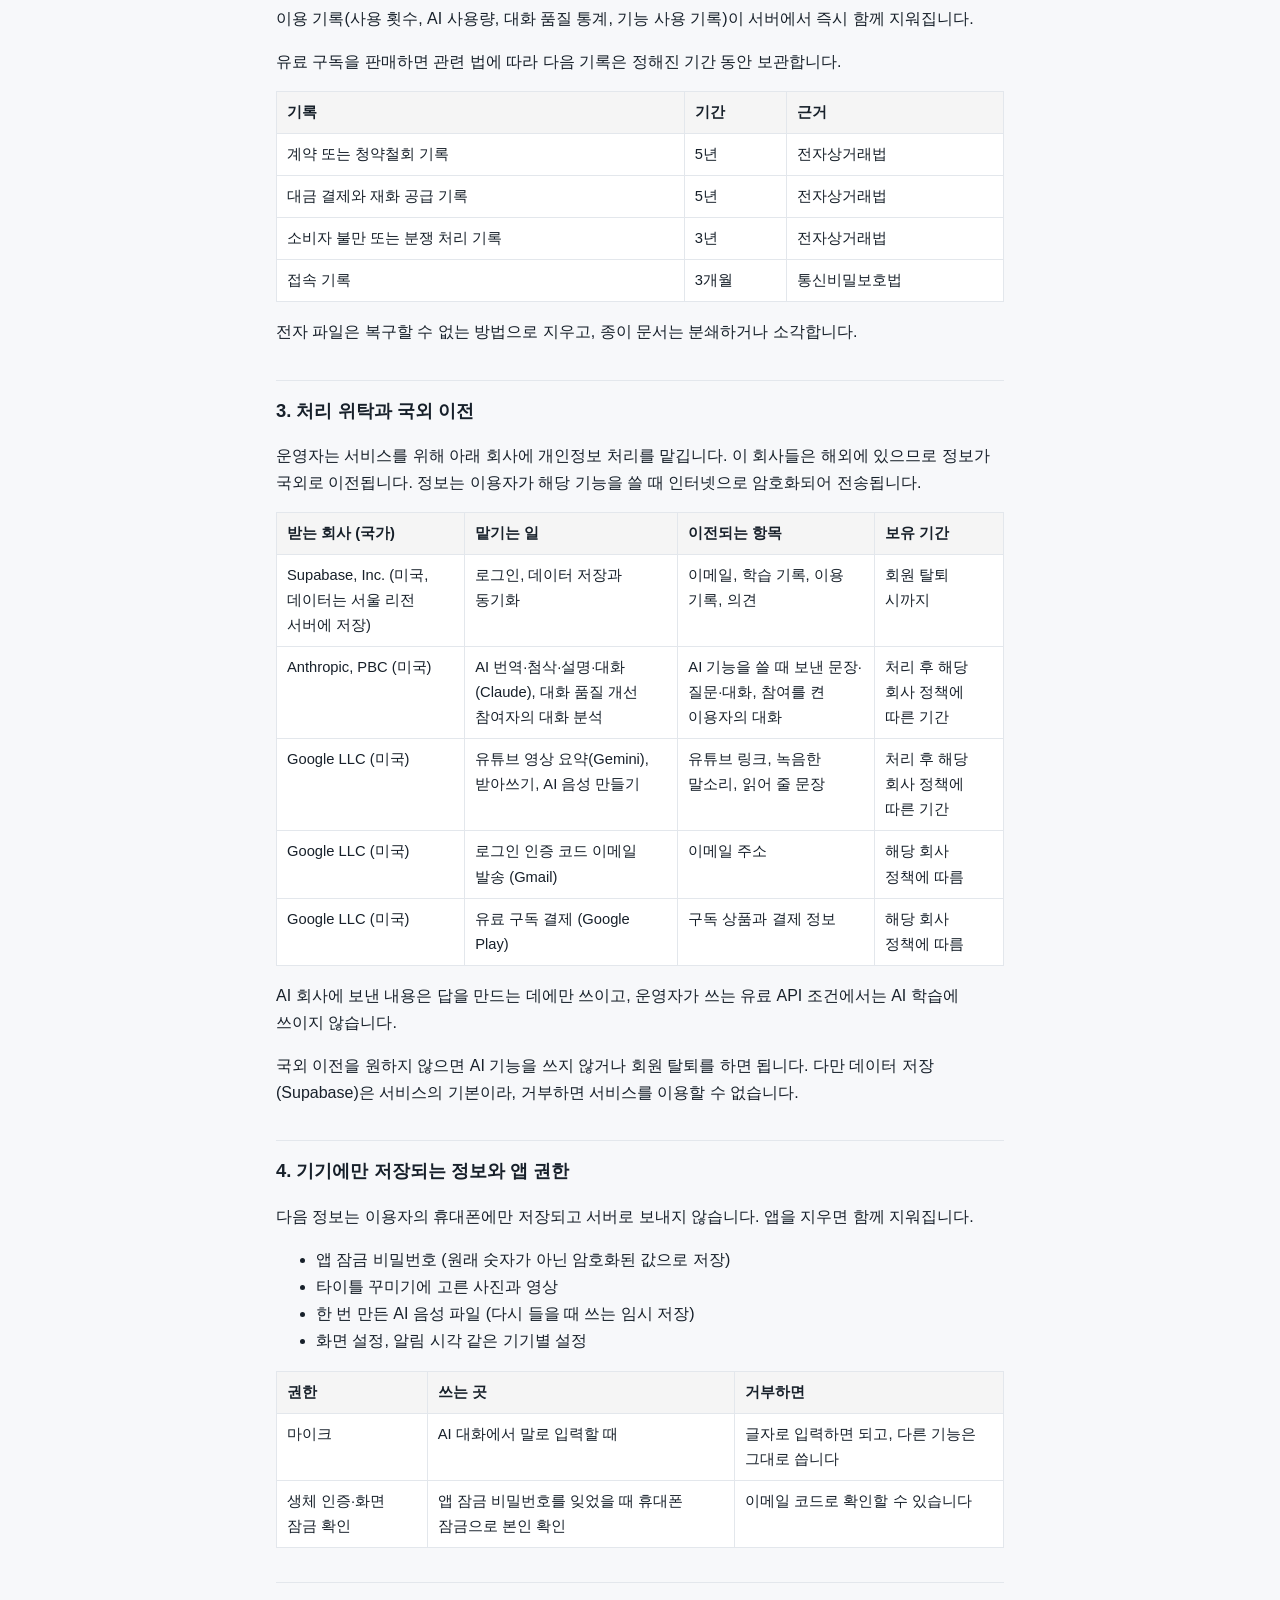
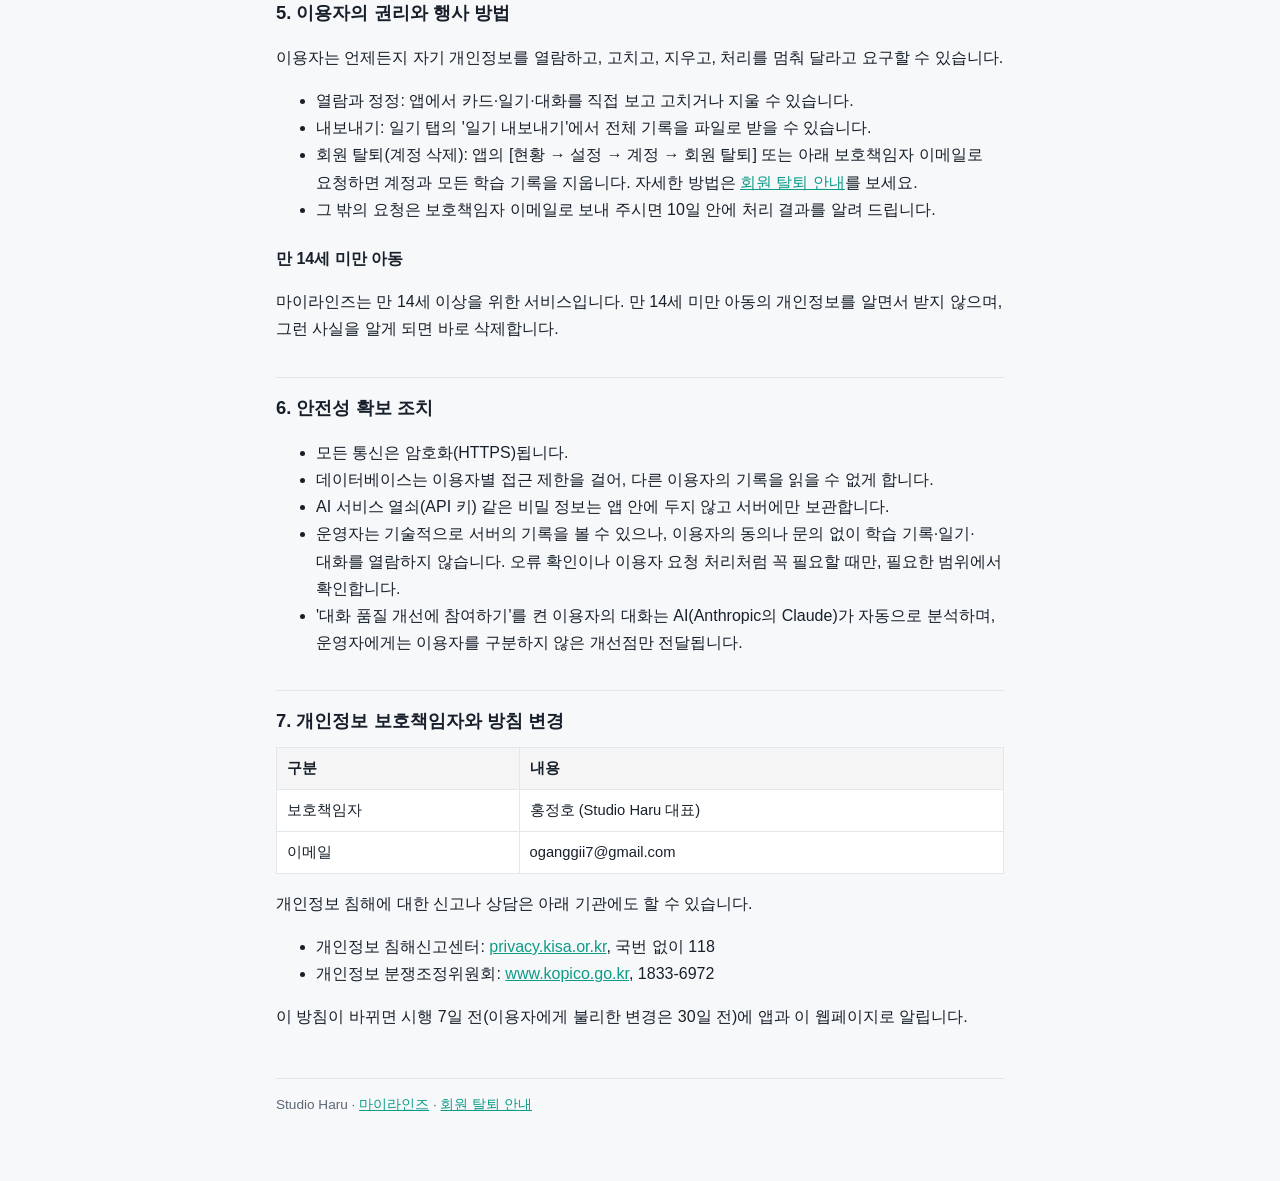
==== commit b581540f: "Privacy: feature usage counts row Co-Authored-By: Claude Opus 5.5 <noreply@anthropic.com> Claude-Ses" ====
--- a/privacy.html
+++ b/privacy.html
@@ -16,6 +16,7 @@
 <tr><td>음성</td><td>마이크로 녹음한 말소리</td><td>글자로 바꾸기(받아쓰기). 바꾼 뒤 저장하지 않음</td></tr>
 <tr><td>이용 기록</td><td>기능별 하루 사용 횟수, AI 사용량, 접속 기록(IP 주소, 접속 시각)</td><td>이용 한도 관리, 부정 이용 방지, 오류 확인</td></tr>
 <tr><td>대화 품질 통계</td><td>AI 대화를 마칠 때 앱이 계산한 숫자만 (예: 주고받은 횟수, 교정이 빠진 줄 수, 답의 평균 길이, 난이도, 대화 상대 캐릭터). 대화 내용은 포함하지 않습니다.</td><td>AI 대화 품질 개선</td></tr>
+<tr><td>기능 사용 기록</td><td>앱의 각 기능을 처음 본 때, 처음 쓴 때, 쓴 횟수, 마지막으로 쓴 때 (숫자만). 일기·대화·카드 내용은 포함하지 않습니다.</td><td>쓰기 어려운 기능을 찾아 앱을 더 쉽게 개선</td></tr>
 <tr><td>대화 품질 개선 참여 (선택)</td><td>'대화 품질 개선에 참여하기'를 켠 이용자의 AI 대화 내용 (대화 속 일기 내용 포함)</td><td>AI가 자동으로 분석해 대화 규칙 개선. 운영자는 원문을 읽지 않고 AI가 정리한 개선점만 받습니다. 동의한 경우에만, 언제든 끌 수 있고 끄면 그 뒤로는 분석하지 않습니다.</td></tr>
 <tr><td>대화 원문 보내기 (선택, 대화별)</td><td>이용자가 '📤 이 대화를 개선용으로 보내기'를 눌러 직접 보낸 대화 한 건의 원문 (AI 말, 내 말, 교정)</td><td>대화 품질 개선. 운영팀(개발에 쓰는 AI 도구 포함)이 원문을 읽고 대화 규칙을 고칩니다. 보낼 때마다 한 번 더 확인하며, 보낸 대화는 개선 작업 뒤 1년 안에 지우고, 회원 탈퇴 시 즉시 지웁니다.</td></tr>
 <tr><td>의견</td><td>이용자가 '의견 보내기'로 보낸 글, 기기·브라우저 정보</td><td>문의 응대와 서비스 개선</td></tr>
@@ -24,7 +25,7 @@
 <p>일기는 가장 민감한 기록이므로 AI에 보낼 때 이용자가 고른 문장과 그 앞 문장 정도만 보냅니다. 'AI와 이야기하기'를 시작하면 그날 일기 내용이 대화에 쓰이며, 이 사실을 시작 화면에 알려 드립니다.</p>
 
 <h2>2. 보유 기간과 파기</h2>
-<p>계정과 학습 기록은 이용자가 회원 탈퇴(계정 삭제)를 할 때까지 보관합니다. 탈퇴하면 학습 기록과 이용 기록(사용 횟수, AI 사용량, 대화 품질 통계)이 서버에서 즉시 함께 지워집니다.</p>
+<p>계정과 학습 기록은 이용자가 회원 탈퇴(계정 삭제)를 할 때까지 보관합니다. 탈퇴하면 학습 기록과 이용 기록(사용 횟수, AI 사용량, 대화 품질 통계, 기능 사용 기록)이 서버에서 즉시 함께 지워집니다.</p>
 <p>유료 구독을 판매하면 관련 법에 따라 다음 기록은 정해진 기간 동안 보관합니다.</p>
 <div class="wrap"><table>
 <tr><th>기록</th><th>기간</th><th>근거</th></tr>
